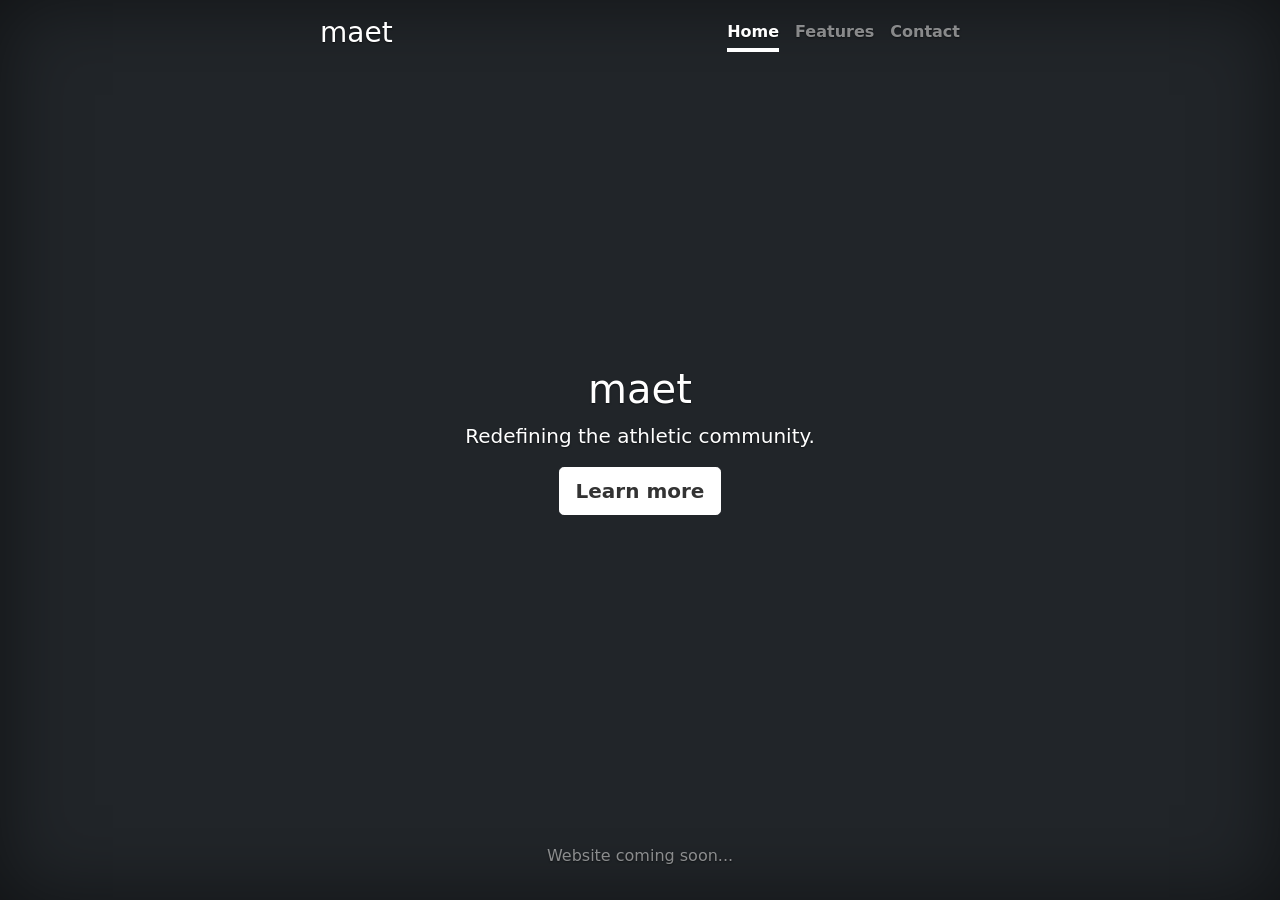
==== index.html @ 8f3b736d "Changed background" ====
<!doctype html>
<html lang="en" class="h-100">
  <head>
    <meta charset="utf-8">
    <meta name="viewport" content="width=device-width, initial-scale=1">
    <meta name="description" content="">
    <meta name="author" content="Mark Otto, Jacob Thornton, and Bootstrap contributors">
    <meta name="generator" content="Hugo 0.88.1">
    <title>maet</title>

    <link rel="canonical" href="https://getbootstrap.com/docs/5.1/examples/cover/">

    

    <!-- Bootstrap core CSS -->
    <link href="bootstrap.min.css" rel="stylesheet">

    <style>
      .bd-placeholder-img {
        font-size: 1.125rem;
        text-anchor: middle;
        -webkit-user-select: none;
        -moz-user-select: none;
        user-select: none;
      }

      @media (min-width: 768px) {
        .bd-placeholder-img-lg {
          font-size: 3.5rem;
        }
      }
    </style>

    
    <!-- Custom styles for this template -->
    <link href="cover.css" rel="stylesheet">
    <link href="background.css" rel="stylesheet">
  </head>
  <body class="d-flex h-100 text-center text-white bg-dark">
      
    <div class="cover-container d-flex w-100 h-100 p-3 mx-auto flex-column">
      <header class="mb-auto">
        <div>
          <h3 class="float-md-start mb-0">maet</h3>
          <nav class="nav nav-masthead justify-content-center float-md-end">
            <a class="nav-link active" aria-current="page" href="#">Home</a>
            <a class="nav-link" href="#">Features</a>
            <a class="nav-link" href="#">Contact</a>
          </nav>
        </div>
      </header>

      <main class="px-3">
        <h1>maet</h1>
        <p class="lead">Redefining the athletic community.</p>
        <p class="lead">
          <a href="#" class="btn btn-lg btn-secondary fw-bold border-white bg-white">Learn more</a>
        </p>
      </main>
      <footer class="mt-auto text-white-50">
        <p>Website coming soon...</p>
      </footer>
    </div>  
  </body>
  <div class="area" >
    <ul class="circles">
            <li></li>
            <li></li>
            <li></li>
            <li></li>
            <li></li>
            <li></li>
            <li></li>
            <li></li>
            <li></li>
            <li></li>
    </ul>
  </div >
</html>
---- cover.css ----
/*
 * Globals
 */


/* Custom default button */
.btn-secondary,
.btn-secondary:hover,
.btn-secondary:focus {
  color: #333;
  text-shadow: none; /* Prevent inheritance from `body` */
}


/*
 * Base structure
 */

body {
  text-shadow: 0 .05rem .1rem rgba(0, 0, 0, .5);
  box-shadow: inset 0 0 5rem rgba(0, 0, 0, .5);
}

.cover-container {
  max-width: 42em;
}


/*
 * Header
 */

.nav-masthead .nav-link {
  padding: .25rem 0;
  font-weight: 700;
  color: rgba(255, 255, 255, .5);
  background-color: transparent;
  border-bottom: .25rem solid transparent;
}

.nav-masthead .nav-link:hover,
.nav-masthead .nav-link:focus {
  border-bottom-color: rgba(255, 255, 255, .25);
}

.nav-masthead .nav-link + .nav-link {
  margin-left: 1rem;
}

.nav-masthead .active {
  color: #fff;
  border-bottom-color: #fff;
}
---- background.css ----
.area{
    background: #4e54c8;  
    background: -webkit-linear-gradient(to left, #8f94fb, #4e54c8);  
    /* width: 100vw;
    height:100vh; */
}

.circles{
    position: absolute;
    top: 0;
    left: 0;
    width: 100%;
    height: 100%;
    overflow: hidden;
}

.circles li{
    position: absolute;
    display: block;
    list-style: none;
    width: 20px;
    height: 20px;
    background: rgba(255, 255, 255, 0.2);
    animation: animate 25s linear infinite;
    bottom: -150px;
    
}

.circles li:nth-child(1){
    left: 25%;
    width: 80px;
    height: 80px;
    animation-delay: 0s;
}


.circles li:nth-child(2){
    left: 10%;
    width: 20px;
    height: 20px;
    animation-delay: 2s;
    animation-duration: 12s;
}

.circles li:nth-child(3){
    left: 70%;
    width: 20px;
    height: 20px;
    animation-delay: 4s;
}

.circles li:nth-child(4){
    left: 40%;
    width: 60px;
    height: 60px;
    animation-delay: 0s;
    animation-duration: 18s;
}

.circles li:nth-child(5){
    left: 65%;
    width: 20px;
    height: 20px;
    animation-delay: 0s;
}

.circles li:nth-child(6){
    left: 75%;
    width: 110px;
    height: 110px;
    animation-delay: 3s;
}

.circles li:nth-child(7){
    left: 35%;
    width: 150px;
    height: 150px;
    animation-delay: 7s;
}

.circles li:nth-child(8){
    left: 50%;
    width: 25px;
    height: 25px;
    animation-delay: 15s;
    animation-duration: 45s;
}

.circles li:nth-child(9){
    left: 20%;
    width: 15px;
    height: 15px;
    animation-delay: 2s;
    animation-duration: 35s;
}

.circles li:nth-child(10){
    left: 85%;
    width: 150px;
    height: 150px;
    animation-delay: 0s;
    animation-duration: 11s;
}



@keyframes animate {

    0%{
        transform: translateY(0) rotate(0deg);
        opacity: 1;
        border-radius: 0;
    }

    100%{
        transform: translateY(-1000px) rotate(720deg);
        opacity: 0;
        border-radius: 50%;
    }

}
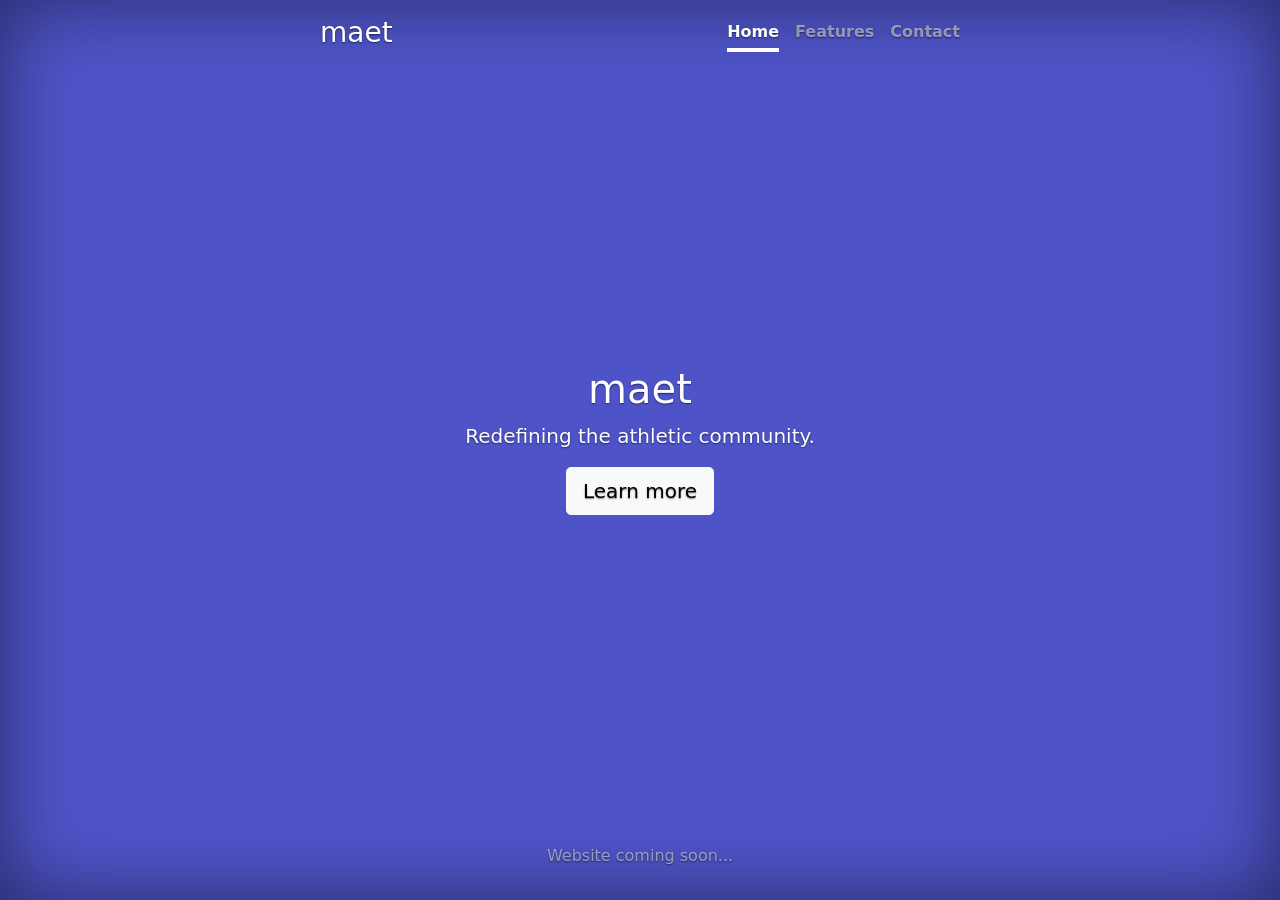
==== commit de267b30: "Reorganized and stylistic changes" ====
--- a/index.html
+++ b/index.html
@@ -9,11 +9,6 @@
     <title>maet</title>
 
     <link rel="canonical" href="https://getbootstrap.com/docs/5.1/examples/cover/">
-
-    
-
-    <!-- Bootstrap core CSS -->
-    <link href="bootstrap.min.css" rel="stylesheet">
 
     <style>
       .bd-placeholder-img {
@@ -33,10 +28,14 @@
 
     
     <!-- Custom styles for this template -->
-    <link href="cover.css" rel="stylesheet">
-    <link href="background.css" rel="stylesheet">
+    <link href="css/cover.css" rel="stylesheet">
+    <link href="css/background.css" rel="stylesheet">
+    <link href="css/custom.css" rel="stylesheet">
+    <!-- Bootstrap core CSS -->
+    <link href="css/bootstrap.min.css" rel="stylesheet">
+
   </head>
-  <body class="d-flex h-100 text-center text-white bg-dark">
+  <body class="d-flex h-100 text-center text-white main">
       
     <div class="cover-container d-flex w-100 h-100 p-3 mx-auto flex-column">
       <header class="mb-auto">
@@ -54,7 +53,7 @@
         <h1>maet</h1>
         <p class="lead">Redefining the athletic community.</p>
         <p class="lead">
-          <a href="#" class="btn btn-lg btn-secondary fw-bold border-white bg-white">Learn more</a>
+          <a href="#" class="btn btn-lg btn-light">Learn more</a>
         </p>
       </main>
       <footer class="mt-auto text-white-50">
--- a/css/cover.css
+++ b/css/cover.css
@@ -0,0 +1,53 @@
+/*
+ * Globals
+ */
+
+
+/* Custom default button */
+.btn-secondary,
+.btn-secondary:hover,
+.btn-secondary:focus {
+  color: #333;
+  text-shadow: none; /* Prevent inheritance from `body` */
+}
+
+
+/*
+ * Base structure
+ */
+
+body {
+  text-shadow: 0 .05rem .1rem rgba(0, 0, 0, .5);
+  box-shadow: inset 0 0 5rem rgba(0, 0, 0, .5);
+}
+
+.cover-container {
+  max-width: 42em;
+}
+
+
+/*
+ * Header
+ */
+
+.nav-masthead .nav-link {
+  padding: .25rem 0;
+  font-weight: 700;
+  color: rgba(255, 255, 255, .5);
+  background-color: transparent;
+  border-bottom: .25rem solid transparent;
+}
+
+.nav-masthead .nav-link:hover,
+.nav-masthead .nav-link:focus {
+  border-bottom-color: rgba(255, 255, 255, .25);
+}
+
+.nav-masthead .nav-link + .nav-link {
+  margin-left: 1rem;
+}
+
+.nav-masthead .active {
+  color: #fff;
+  border-bottom-color: #fff;
+}
--- a/css/background.css
+++ b/css/background.css
@@ -0,0 +1,123 @@
+
+.area{
+    background: #4e54c8;  
+    background: -webkit-linear-gradient(to left, #8f94fb, #4e54c8);
+    z-index: -100;
+    /* width: 100vw;
+    height:100vh; */
+}
+
+.circles{
+    position: absolute;
+    top: 0;
+    left: 0;
+    width: 100%;
+    height: 100%;
+    overflow: hidden;
+}
+
+.circles li{
+    position: absolute;
+    display: block;
+    list-style: none;
+    width: 20px;
+    height: 20px;
+    background: rgba(255, 255, 255, 0.2);
+    animation: animate 25s linear infinite;
+    bottom: -150px;
+    
+}
+
+.circles li:nth-child(1){
+    left: 25%;
+    width: 80px;
+    height: 80px;
+    animation-delay: 0s;
+}
+
+
+.circles li:nth-child(2){
+    left: 10%;
+    width: 20px;
+    height: 20px;
+    animation-delay: 2s;
+    animation-duration: 12s;
+}
+
+.circles li:nth-child(3){
+    left: 70%;
+    width: 20px;
+    height: 20px;
+    animation-delay: 4s;
+}
+
+.circles li:nth-child(4){
+    left: 40%;
+    width: 60px;
+    height: 60px;
+    animation-delay: 0s;
+    animation-duration: 18s;
+}
+
+.circles li:nth-child(5){
+    left: 65%;
+    width: 20px;
+    height: 20px;
+    animation-delay: 0s;
+}
+
+.circles li:nth-child(6){
+    left: 75%;
+    width: 110px;
+    height: 110px;
+    animation-delay: 3s;
+}
+
+.circles li:nth-child(7){
+    left: 35%;
+    width: 150px;
+    height: 150px;
+    animation-delay: 7s;
+}
+
+.circles li:nth-child(8){
+    left: 50%;
+    width: 25px;
+    height: 25px;
+    animation-delay: 15s;
+    animation-duration: 45s;
+}
+
+.circles li:nth-child(9){
+    left: 20%;
+    width: 15px;
+    height: 15px;
+    animation-delay: 2s;
+    animation-duration: 35s;
+}
+
+.circles li:nth-child(10){
+    left: 85%;
+    width: 150px;
+    height: 150px;
+    animation-delay: 0s;
+    animation-duration: 11s;
+}
+
+
+
+@keyframes animate {
+
+    0%{
+        transform: translateY(0) rotate(0deg);
+        opacity: 1;
+        border-radius: 0;
+    }
+
+    100%{
+        transform: translateY(-1000px) rotate(720deg);
+        opacity: 0;
+        border-radius: 50%;
+    }
+
+}
--- a/css/custom.css
+++ b/css/custom.css
@@ -0,0 +1,5 @@
+
+.main {
+    background: #4e54c8;  
+    background: -webkit-linear-gradient(to left, #8f94fb, #4e54c8); 
+}
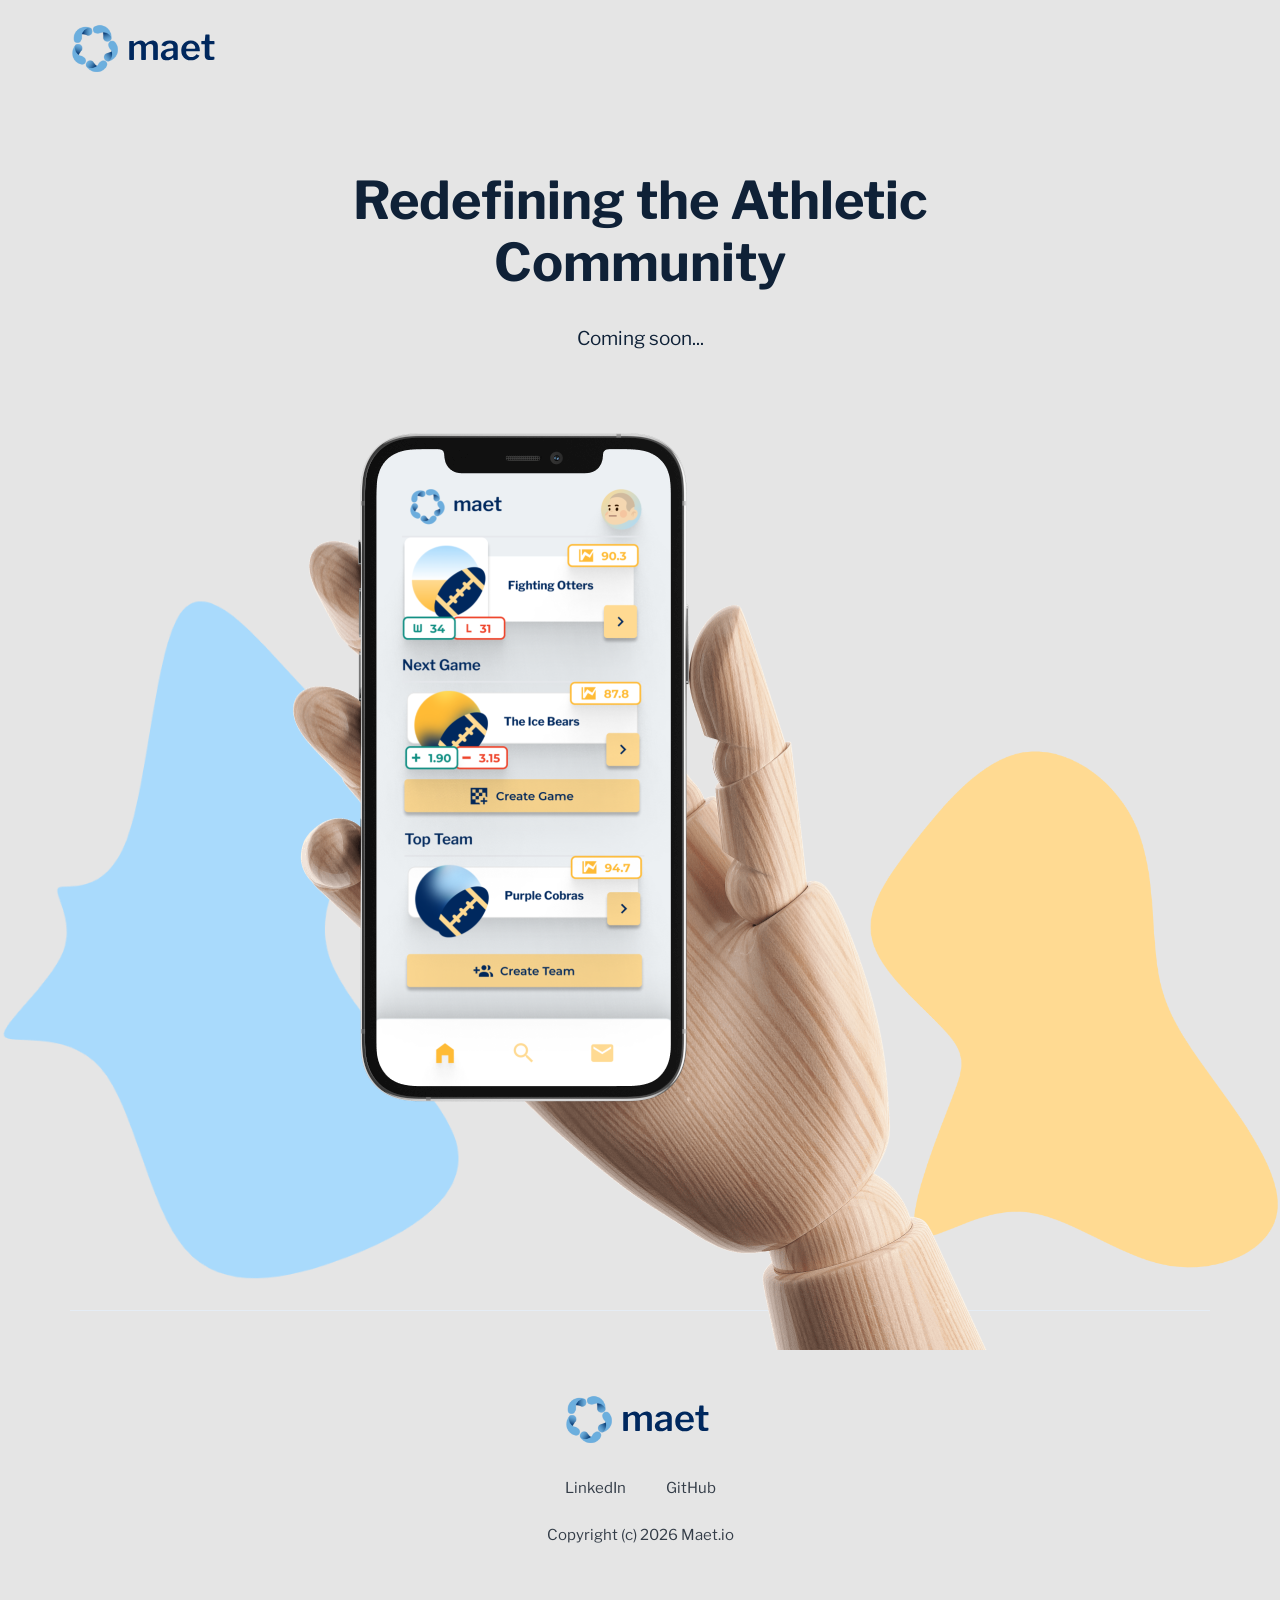
==== commit d8535ff2: "Deploying to gh-pages from @ maetio/maetSite@da6e643eaca7539c032777409ebf301e42531ab5 🚀" ====
--- a/index.html
+++ b/index.html
@@ -1,78 +1 @@
-<!doctype html>
-<html lang="en" class="h-100">
-  <head>
-    <meta charset="utf-8">
-    <meta name="viewport" content="width=device-width, initial-scale=1">
-    <meta name="description" content="">
-    <meta name="author" content="Mark Otto, Jacob Thornton, and Bootstrap contributors">
-    <meta name="generator" content="Hugo 0.88.1">
-    <title>maet</title>
-
-    <link rel="canonical" href="https://getbootstrap.com/docs/5.1/examples/cover/">
-
-    <style>
-      .bd-placeholder-img {
-        font-size: 1.125rem;
-        text-anchor: middle;
-        -webkit-user-select: none;
-        -moz-user-select: none;
-        user-select: none;
-      }
-
-      @media (min-width: 768px) {
-        .bd-placeholder-img-lg {
-          font-size: 3.5rem;
-        }
-      }
-    </style>
-
-    
-    <!-- Custom styles for this template -->
-    <link href="css/cover.css" rel="stylesheet">
-    <link href="css/background.css" rel="stylesheet">
-    <link href="css/custom.css" rel="stylesheet">
-    <!-- Bootstrap core CSS -->
-    <link href="css/bootstrap.min.css" rel="stylesheet">
-
-  </head>
-  <body class="d-flex h-100 text-center text-white main">
-      
-    <div class="cover-container d-flex w-100 h-100 p-3 mx-auto flex-column">
-      <header class="mb-auto">
-        <div>
-          <h3 class="float-md-start mb-0">maet</h3>
-          <nav class="nav nav-masthead justify-content-center float-md-end">
-            <a class="nav-link active" aria-current="page" href="#">Home</a>
-            <a class="nav-link" href="#">Features</a>
-            <a class="nav-link" href="#">Contact</a>
-          </nav>
-        </div>
-      </header>
-
-      <main class="px-3">
-        <h1>maet</h1>
-        <p class="lead">Redefining the athletic community.</p>
-        <p class="lead">
-          <a href="#" class="btn btn-lg btn-light">Learn more</a>
-        </p>
-      </main>
-      <footer class="mt-auto text-white-50">
-        <p>Website coming soon...</p>
-      </footer>
-    </div>  
-  </body>
-  <div class="area" >
-    <ul class="circles">
-            <li></li>
-            <li></li>
-            <li></li>
-            <li></li>
-            <li></li>
-            <li></li>
-            <li></li>
-            <li></li>
-            <li></li>
-            <li></li>
-    </ul>
-  </div >
-</html>
+<!DOCTYPE html><html lang="en-US"><head><link href="https://fonts.googleapis.com/css2?family=Libre+Franklin&amp;display=swap" rel="stylesheet"/><meta name="viewport" content="width=device-width"/><meta charSet="utf-8"/><title>Maet.io</title><meta name="description" content="Maet.io - Redefining the Athletic Community"/><meta content="website"/><meta name="twitter:card" content="summary"/><meta name="twitter:creator" content="Maet.io"/><meta name="twitter:title" content="Maet.io"/><meta name="twitter:description" content="Maet.io - Redefining the Athletic Community"/><meta name="next-head-count" content="9"/><link rel="preload" href="/_next/static/css/55512db2e1d8ce2f03c1.css" as="style"/><link rel="stylesheet" href="/_next/static/css/55512db2e1d8ce2f03c1.css" data-n-g=""/><noscript data-n-css="true"></noscript><link rel="preload" href="/_next/static/chunks/main-2622e97b8755588efe34.js" as="script"/><link rel="preload" href="/_next/static/chunks/webpack-e067438c4cf4ef2ef178.js" as="script"/><link rel="preload" href="/_next/static/chunks/framework.d6f4b26821e9a500fc3a.js" as="script"/><link rel="preload" href="/_next/static/chunks/commons.2bcb8ae19546421efbb4.js" as="script"/><link rel="preload" href="/_next/static/chunks/pages/_app-f2648db2020b00974b19.js" as="script"/><link rel="preload" href="/_next/static/chunks/1bfc9850.ecb9f7791fabaa653b1c.js" as="script"/><link rel="preload" href="/_next/static/chunks/95b64a6e.ccf83eed25f234144cb4.js" as="script"/><link rel="preload" href="/_next/static/chunks/pages/index-16e2d1b2878738f089de.js" as="script"/></head><body><div id="__next"><style data-emotion-css="drz7vp">body{--theme-ui-colors-text:var(--theme-ui-colors-text,#343D48);--theme-ui-colors-text_secondary:var(--theme-ui-colors-text_secondary,#02073E);--theme-ui-colors-heading:var(--theme-ui-colors-heading,#0F2137);--theme-ui-colors-heading_secondary:var(--theme-ui-colors-heading_secondary,#0F2137);--theme-ui-colors-background:var(--theme-ui-colors-background,#E5E5E5);--theme-ui-colors-background_secondary:var(--theme-ui-colors-background_secondary,#E5E5E5);--theme-ui-colors-border_color:var(--theme-ui-colors-border_color,#E5ECF4);--theme-ui-colors-yellow:var(--theme-ui-colors-yellow,#FFA740);--theme-ui-colors-primary:var(--theme-ui-colors-primary,#EA3A60);--theme-ui-colors-secondary:var(--theme-ui-colors-secondary,#2563FF);--theme-ui-colors-muted:var(--theme-ui-colors-muted,#E4E4E4);--theme-ui-colors-accent:var(--theme-ui-colors-accent,#609);color:var(--theme-ui-colors-text,#343D48);background-color:var(--theme-ui-colors-background,#E5E5E5);}body.theme-ui-dark{--theme-ui-colors-text:var(--theme-ui-colors-modes-dark-text,#fff);--theme-ui-colors-background:var(--theme-ui-colors-modes-dark-background,#000);--theme-ui-colors-primary:var(--theme-ui-colors-modes-dark-primary,#0cf);--theme-ui-colors-secondary:var(--theme-ui-colors-modes-dark-secondary,#09c);--theme-ui-colors-muted:var(--theme-ui-colors-modes-dark-muted,#111);}</style><style data-emotion-css="nr2252">*{box-sizing:border-box;}body{margin:0;font-family:'Libre Franklin',sans-serif;line-height:1.8;font-weight:normal;font-smoothing:antialiased;}body .modal-video-close-btn{cursor:pointer;}body .modal-video-movie-wrap{margin:30px;width:auto;}</style><div class="sticky-outer-wrapper"><div class="sticky-inner-wrapper" style="position:relative;top:0px;z-index:1001"><style data-emotion-css="4xn7xr animation-1qgufe0">.css-4xn7xr{color:var(--theme-ui-colors-text,#343D48);font-weight:normal;padding-top:20px;padding-bottom:20px;width:100%;position:absolute;top:0;left:0;background-color:transparent;-webkit-transition:all 0.4s ease;transition:all 0.4s ease;-webkit-animation:animation-1qgufe0 0.4s ease;animation:animation-1qgufe0 0.4s ease;}.css-4xn7xr .donate__btn{-webkit-flex-shrink:0;-ms-flex-negative:0;flex-shrink:0;margin-right:15px;margin-left:auto;}@media screen and (min-width:480px){.css-4xn7xr .donate__btn{margin-right:20px;}}@media screen and (min-width:1024px){.css-4xn7xr .donate__btn{margin-right:0;margin-left:0;}}.css-4xn7xr.sticky{position:fixed;background-color:var(--theme-ui-colors-background,#E5E5E5);color:#000000;box-shadow:0 1px 2px rgba(0,0,0,0.06);padding-top:15px;padding-bottom:15px;}.css-4xn7xr.sticky nev > a{color:var(--theme-ui-colors-text,#343D48);}@-webkit-keyframes animation-1qgufe0{from{position:fixed;opacity:1;}to{position:absolute;opacity:1;-webkit-transition:all 0.4s ease;transition:all 0.4s ease;}}@keyframes animation-1qgufe0{from{position:fixed;opacity:1;}to{position:absolute;opacity:1;-webkit-transition:all 0.4s ease;transition:all 0.4s ease;}}</style><header class="unSticky css-4xn7xr" id="header"><style data-emotion-css="1lekzkb">.css-1lekzkb{display:-webkit-box;display:-webkit-flex;display:-ms-flexbox;display:flex;-webkit-align-items:center;-webkit-box-align:center;-ms-flex-align:center;align-items:center;-webkit-box-pack:justify;-webkit-justify-content:space-between;-ms-flex-pack:justify;justify-content:space-between;}</style><style data-emotion-css="12snug5">.css-12snug5{box-sizing:border-box;margin:0;min-width:0;width:100%;max-width:container;margin-left:auto;margin-right:auto;max-width:100%;padding-left:20px;padding-right:20px;display:-webkit-box;display:-webkit-flex;display:-ms-flexbox;display:flex;-webkit-align-items:center;-webkit-box-align:center;-ms-flex-align:center;align-items:center;-webkit-box-pack:justify;-webkit-justify-content:space-between;-ms-flex-pack:justify;justify-content:space-between;}@media screen and (min-width:480px){.css-12snug5{padding-left:30px;padding-right:30px;}}@media screen and (min-width:768px){.css-12snug5{max-width:780px;}}@media screen and (min-width:1024px){.css-12snug5{max-width:1020px;}}@media screen and (min-width:1220px){.css-12snug5{max-width:1200px;}}@media screen and (min-width:1620px){.css-12snug5{max-width:1310px;}}</style><div class="css-12snug5"><style data-emotion-css="16gvokb">.css-16gvokb{display:-webkit-box;display:-webkit-flex;display:-ms-flexbox;display:flex;cursor:pointer;margin-right:15px;}</style><style data-emotion-css="9dkrxi">.css-9dkrxi{box-sizing:border-box;margin:0;min-width:0;display:-webkit-box;display:-webkit-flex;display:-ms-flexbox;display:flex;cursor:pointer;margin-right:15px;}</style><a class="css-9dkrxi" href="/"><style data-emotion-css="9taffg">.css-9taffg{box-sizing:border-box;margin:0;min-width:0;max-width:100%;height:auto;}</style><img src="/_next/static/images/logo-a6bf80ffd64ef56ca2c9fc6aa6b3b4eb.svg" alt="startup landing logo" class="css-9taffg"/></a></div></header></div></div><main id="content" class="css-0"><style data-emotion-css="renf0o">.css-renf0o{padding-top:140px;padding-bottom:10px;position:relative;z-index:2;}@media screen and (min-width:480px){.css-renf0o{padding-top:145px;}}@media screen and (min-width:640px){.css-renf0o{padding-top:155px;padding-bottom:0;}}@media screen and (min-width:768px){.css-renf0o{padding-top:170px;}}@media screen and (min-width:1024px){.css-renf0o{padding-bottom:10px;}}@media screen and (min-width:1220px){.css-renf0o{padding-bottom:0;}}@media screen and (min-width:1366px){.css-renf0o{padding-top:180px;}}@media screen and (min-width:1620px){.css-renf0o{padding-top:215px;padding-bottom:25px;}}.css-renf0o::before{position:absolute;content:"";bottom:30px;left:0;height:100%;width:100%;z-index:-1;background-image:url(/_next/static/images/shape-left-f4f1379060736bcbaf582f4854b2df43.png);background-repeat:no-repeat;background-position:bottom left;background-size:36%;}.css-renf0o::after{position:absolute;content:"";bottom:40px;right:0;height:100%;width:100%;z-index:-1;background-image:url(/_next/static/images/shape-right-c15972c5fd93c0e76958b7a473a8c3fe.png);background-repeat:no-repeat;background-position:bottom right;background-size:32%;}.css-renf0o container{min-height:inherit;display:-webkit-box;display:-webkit-flex;display:-ms-flexbox;display:flex;-webkit-flex-direction:column;-ms-flex-direction:column;flex-direction:column;-webkit-box-pack:center;-webkit-justify-content:center;-ms-flex-pack:center;justify-content:center;}.css-renf0o contentBox{width:100%;margin-left:auto;margin-right:auto;text-align:center;margin-bottom:40px;}@media screen and (min-width:480px){.css-renf0o contentBox{width:90%;}}@media screen and (min-width:640px){.css-renf0o contentBox{width:535px;}}@media screen and (min-width:1024px){.css-renf0o contentBox{width:57%;}}@media screen and (min-width:1220px){.css-renf0o contentBox{width:60%;margin-bottom:50px;}}@media screen and (min-width:1366px){.css-renf0o contentBox{width:68%;}}@media screen and (min-width:1620px){.css-renf0o contentBox{width:60%;}}.css-renf0o imageBox{-webkit-box-pack:center;-webkit-justify-content:center;-ms-flex-pack:center;justify-content:center;text-align:center;display:-webkit-inline-box;display:-webkit-inline-flex;display:-ms-inline-flexbox;display:inline-flex;margin-bottom:0;}@media screen and (min-width:640px){.css-renf0o imageBox{margin-bottom:-30px;}}@media screen and (min-width:1220px){.css-renf0o imageBox{margin-bottom:-40px;}}@media screen and (min-width:1620px){.css-renf0o imageBox{margin-bottom:-15px;}}.css-renf0o imageBox img{position:relative;height:245px;}@media screen and (min-width:480px){.css-renf0o imageBox img{height:auto;}}</style><section id="home" class="css-renf0o"><style data-emotion-css="wc3rln">.css-wc3rln{min-height:inherit;display:-webkit-box;display:-webkit-flex;display:-ms-flexbox;display:flex;-webkit-flex-direction:column;-ms-flex-direction:column;flex-direction:column;-webkit-box-pack:center;-webkit-justify-content:center;-ms-flex-pack:center;justify-content:center;}</style><style data-emotion-css="1qs26uu">.css-1qs26uu{box-sizing:border-box;margin:0;min-width:0;width:100%;max-width:container;margin-left:auto;margin-right:auto;max-width:100%;padding-left:20px;padding-right:20px;min-height:inherit;display:-webkit-box;display:-webkit-flex;display:-ms-flexbox;display:flex;-webkit-flex-direction:column;-ms-flex-direction:column;flex-direction:column;-webkit-box-pack:center;-webkit-justify-content:center;-ms-flex-pack:center;justify-content:center;}@media screen and (min-width:480px){.css-1qs26uu{padding-left:30px;padding-right:30px;}}@media screen and (min-width:768px){.css-1qs26uu{max-width:780px;}}@media screen and (min-width:1024px){.css-1qs26uu{max-width:1020px;}}@media screen and (min-width:1220px){.css-1qs26uu{max-width:1200px;}}@media screen and (min-width:1620px){.css-1qs26uu{max-width:1310px;}}</style><div class="css-1qs26uu"><style data-emotion-css="kcenmj">.css-kcenmj{width:100%;margin-left:auto;margin-right:auto;text-align:center;margin-bottom:40px;}@media screen and (min-width:480px){.css-kcenmj{width:90%;}}@media screen and (min-width:640px){.css-kcenmj{width:535px;}}@media screen and (min-width:1024px){.css-kcenmj{width:57%;}}@media screen and (min-width:1220px){.css-kcenmj{width:60%;margin-bottom:50px;}}@media screen and (min-width:1366px){.css-kcenmj{width:68%;}}@media screen and (min-width:1620px){.css-kcenmj{width:60%;}}</style><style data-emotion-css="dmv9lg">.css-dmv9lg{box-sizing:border-box;margin:0;min-width:0;width:100%;margin-left:auto;margin-right:auto;text-align:center;margin-bottom:40px;}@media screen and (min-width:480px){.css-dmv9lg{width:90%;}}@media screen and (min-width:640px){.css-dmv9lg{width:535px;}}@media screen and (min-width:1024px){.css-dmv9lg{width:57%;}}@media screen and (min-width:1220px){.css-dmv9lg{width:60%;margin-bottom:50px;}}@media screen and (min-width:1366px){.css-dmv9lg{width:68%;}}@media screen and (min-width:1620px){.css-dmv9lg{width:60%;}}</style><div class="css-dmv9lg"><style data-emotion-css="fr7aiy">.css-fr7aiy{box-sizing:border-box;margin:0;min-width:0;font-family:'Libre Franklin',sans-serif;font-weight:500;line-height:1.5;color:var(--theme-ui-colors-heading,#0F2137);font-size:32px;line-height:1.3;font-weight:700;margin-bottom:20px;}@media screen and (min-width:480px){.css-fr7aiy{font-size:36px;}}@media screen and (min-width:640px){.css-fr7aiy{font-size:42px;}}@media screen and (min-width:768px){.css-fr7aiy{font-size:40px;}}@media screen and (min-width:1024px){.css-fr7aiy{font-size:42px;}}@media screen and (min-width:1220px){.css-fr7aiy{font-size:52px;line-height:1.2;margin-bottom:25px;}}@media screen and (min-width:1366px){.css-fr7aiy{font-size:58px;}}@media screen and (min-width:1620px){.css-fr7aiy{font-size:66px;}}</style><h1 class="css-fr7aiy">Redefining the Athletic Community</h1><style data-emotion-css="10z3mwn">.css-10z3mwn{box-sizing:border-box;margin:0;min-width:0;font-size:16px;line-height:1.9;font-weight:normal;margin-bottom:25px;padding-left:0;padding-right:0;color:var(--theme-ui-colors-heading,#0F2137);}@media screen and (min-width:640px){.css-10z3mwn{font-size:17px;padding-left:25px;padding-right:25px;}}@media screen and (min-width:768px){.css-10z3mwn{line-height:2;padding-left:30px;padding-right:30px;}}@media screen and (min-width:1220px){.css-10z3mwn{font-size:19px;padding-left:80px;padding-right:80px;}}@media screen and (min-width:1366px){.css-10z3mwn{font-size:20px;padding-left:100px;padding-right:100px;}}</style><p class="css-10z3mwn">Coming soon...</p></div><style data-emotion-css="1xo5314">.css-1xo5314{-webkit-box-pack:center;-webkit-justify-content:center;-ms-flex-pack:center;justify-content:center;text-align:center;display:-webkit-inline-box;display:-webkit-inline-flex;display:-ms-inline-flexbox;display:inline-flex;margin-bottom:0;}@media screen and (min-width:640px){.css-1xo5314{margin-bottom:-30px;}}@media screen and (min-width:1220px){.css-1xo5314{margin-bottom:-40px;}}@media screen and (min-width:1620px){.css-1xo5314{margin-bottom:-15px;}}.css-1xo5314 img{position:relative;height:245px;}@media screen and (min-width:480px){.css-1xo5314 img{height:auto;}}</style><style data-emotion-css="vleafm">.css-vleafm{box-sizing:border-box;margin:0;min-width:0;-webkit-box-pack:center;-webkit-justify-content:center;-ms-flex-pack:center;justify-content:center;text-align:center;display:-webkit-inline-box;display:-webkit-inline-flex;display:-ms-inline-flexbox;display:inline-flex;margin-bottom:0;}@media screen and (min-width:640px){.css-vleafm{margin-bottom:-30px;}}@media screen and (min-width:1220px){.css-vleafm{margin-bottom:-40px;}}@media screen and (min-width:1620px){.css-vleafm{margin-bottom:-15px;}}.css-vleafm img{position:relative;height:245px;}@media screen and (min-width:480px){.css-vleafm img{height:auto;}}</style><div class="css-vleafm"><style data-emotion-css="9taffg">.css-9taffg{box-sizing:border-box;margin:0;min-width:0;max-width:100%;height:auto;}</style><img src="/_next/static/images/banner-thumb-bd862fb0422537ed9cea939fb9d80fd5.png" alt="banner" class="css-9taffg"/></div></div></section></main><style data-emotion-css="1g3eltk">.css-1g3eltk footerBottomArea{border-top:1px solid;border-top-color:var(--theme-ui-colors-border_color,#E5ECF4);display:-webkit-box;display:-webkit-flex;display:-ms-flexbox;display:flex;padding-top:50px;padding-bottom:40px;text-align:center;-webkit-flex-direction:column;-ms-flex-direction:column;flex-direction:column;}@media screen and (min-width:640px){.css-1g3eltk footerBottomArea{padding-top:80px;padding-bottom:100px;}}.css-1g3eltk menus{margin-top:15px;margin-bottom:10px;}@media screen and (min-width:480px){.css-1g3eltk menus{margin-top:20px;}}.css-1g3eltk menus nav{display:-webkit-box;display:-webkit-flex;display:-ms-flexbox;display:flex;-webkit-align-items:center;-webkit-box-align:center;-ms-flex-align:center;align-items:center;-webkit-box-pack:center;-webkit-justify-content:center;-ms-flex-pack:center;justify-content:center;-webkit-flex-wrap:wrap;-ms-flex-wrap:wrap;flex-wrap:wrap;}.css-1g3eltk link{font-size:15px;color:var(--theme-ui-colors-text,#343D48);font-weight:400;margin-bottom:10px;cursor:pointer;-webkit-transition:all 0.35s;transition:all 0.35s;display:block;-webkit-text-decoration:none;text-decoration:none;line-height:1.5;padding-left:10px;padding-right:10px;}@media screen and (min-width:480px){.css-1g3eltk link{font-size:15px;}}@media screen and (min-width:640px){.css-1g3eltk link{line-height:1.8;padding-left:20px;padding-right:20px;}}.css-1g3eltk link:hover{color:var(--theme-ui-colors-primary,#EA3A60);}.css-1g3eltk copyright{font-size:15px;width:100%;}@media screen and (min-width:480px){.css-1g3eltk copyright{font-size:15px;}}</style><footer class="css-1g3eltk"><style data-emotion-css="1yxrvuu">.css-1yxrvuu{box-sizing:border-box;margin:0;min-width:0;width:100%;max-width:container;margin-left:auto;margin-right:auto;max-width:100%;padding-left:20px;padding-right:20px;}@media screen and (min-width:480px){.css-1yxrvuu{padding-left:30px;padding-right:30px;}}@media screen and (min-width:768px){.css-1yxrvuu{max-width:780px;}}@media screen and (min-width:1024px){.css-1yxrvuu{max-width:1020px;}}@media screen and (min-width:1220px){.css-1yxrvuu{max-width:1200px;}}@media screen and (min-width:1620px){.css-1yxrvuu{max-width:1310px;}}</style><div class="css-1yxrvuu"><style data-emotion-css="jxfned">.css-jxfned{border-top:1px solid;border-top-color:var(--theme-ui-colors-border_color,#E5ECF4);display:-webkit-box;display:-webkit-flex;display:-ms-flexbox;display:flex;padding-top:50px;padding-bottom:40px;text-align:center;-webkit-flex-direction:column;-ms-flex-direction:column;flex-direction:column;}@media screen and (min-width:640px){.css-jxfned{padding-top:80px;padding-bottom:100px;}}</style><style data-emotion-css="lt2p78">.css-lt2p78{box-sizing:border-box;margin:0;min-width:0;border-top:1px solid;border-top-color:var(--theme-ui-colors-border_color,#E5ECF4);display:-webkit-box;display:-webkit-flex;display:-ms-flexbox;display:flex;padding-top:50px;padding-bottom:40px;text-align:center;-webkit-flex-direction:column;-ms-flex-direction:column;flex-direction:column;}@media screen and (min-width:640px){.css-lt2p78{padding-top:80px;padding-bottom:100px;}}</style><div class="css-lt2p78"><style data-emotion-css="vurnku">.css-vurnku{box-sizing:border-box;margin:0;min-width:0;}</style><a href="/" class="css-vurnku"><style data-emotion-css="9taffg">.css-9taffg{box-sizing:border-box;margin:0;min-width:0;max-width:100%;height:auto;}</style><img src="/_next/static/images/logo-a6bf80ffd64ef56ca2c9fc6aa6b3b4eb.svg" alt="Logo" class="css-9taffg"/></a><style data-emotion-css="xfgbou">.css-xfgbou{margin-top:15px;margin-bottom:10px;}@media screen and (min-width:480px){.css-xfgbou{margin-top:20px;}}.css-xfgbou nav{display:-webkit-box;display:-webkit-flex;display:-ms-flexbox;display:flex;-webkit-align-items:center;-webkit-box-align:center;-ms-flex-align:center;align-items:center;-webkit-box-pack:center;-webkit-justify-content:center;-ms-flex-pack:center;justify-content:center;-webkit-flex-wrap:wrap;-ms-flex-wrap:wrap;flex-wrap:wrap;}</style><style data-emotion-css="tkngp2">.css-tkngp2{box-sizing:border-box;margin:0;min-width:0;margin-top:15px;margin-bottom:10px;}@media screen and (min-width:480px){.css-tkngp2{margin-top:20px;}}.css-tkngp2 nav{display:-webkit-box;display:-webkit-flex;display:-ms-flexbox;display:flex;-webkit-align-items:center;-webkit-box-align:center;-ms-flex-align:center;align-items:center;-webkit-box-pack:center;-webkit-justify-content:center;-ms-flex-pack:center;justify-content:center;-webkit-flex-wrap:wrap;-ms-flex-wrap:wrap;flex-wrap:wrap;}</style><div class="css-tkngp2"><nav><style data-emotion-css="1gtpivo">.css-1gtpivo{font-size:15px;color:var(--theme-ui-colors-text,#343D48);font-weight:400;margin-bottom:10px;cursor:pointer;-webkit-transition:all 0.35s;transition:all 0.35s;display:block;-webkit-text-decoration:none;text-decoration:none;line-height:1.5;padding-left:10px;padding-right:10px;}@media screen and (min-width:480px){.css-1gtpivo{font-size:15px;}}@media screen and (min-width:640px){.css-1gtpivo{line-height:1.8;padding-left:20px;padding-right:20px;}}.css-1gtpivo:hover{color:var(--theme-ui-colors-primary,#EA3A60);}</style><style data-emotion-css="17bhfho">.css-17bhfho{box-sizing:border-box;margin:0;min-width:0;font-size:15px;color:var(--theme-ui-colors-text,#343D48);font-weight:400;margin-bottom:10px;cursor:pointer;-webkit-transition:all 0.35s;transition:all 0.35s;display:block;-webkit-text-decoration:none;text-decoration:none;line-height:1.5;padding-left:10px;padding-right:10px;}@media screen and (min-width:480px){.css-17bhfho{font-size:15px;}}@media screen and (min-width:640px){.css-17bhfho{line-height:1.8;padding-left:20px;padding-right:20px;}}.css-17bhfho:hover{color:var(--theme-ui-colors-primary,#EA3A60);}</style><a class="css-17bhfho" href="https://www.linkedin.com/company/maetio">LinkedIn</a><a class="css-17bhfho" href="https://github.com/maetio">GitHub</a></nav></div><style data-emotion-css="1x8ct91">.css-1x8ct91{font-size:15px;width:100%;}@media screen and (min-width:480px){.css-1x8ct91{font-size:15px;}}</style><style data-emotion-css="lqggpu">.css-lqggpu{box-sizing:border-box;margin:0;min-width:0;font-size:15px;width:100%;}@media screen and (min-width:480px){.css-lqggpu{font-size:15px;}}</style><div class="css-lqggpu">Copyright (c) <!-- -->2022<!-- --> Maet.io</div></div></div></footer></div><script id="__NEXT_DATA__" type="application/json">{"props":{"pageProps":{}},"page":"/","query":{},"buildId":"HmIL_aOhsQMqQ_-UoHyii","runtimeConfig":{},"nextExport":true,"autoExport":true,"isFallback":false}</script><script nomodule="" src="/_next/static/chunks/polyfills-11c8eba6a84e3fddec04.js"></script><script src="/_next/static/chunks/main-2622e97b8755588efe34.js" async=""></script><script src="/_next/static/chunks/webpack-e067438c4cf4ef2ef178.js" async=""></script><script src="/_next/static/chunks/framework.d6f4b26821e9a500fc3a.js" async=""></script><script src="/_next/static/chunks/commons.2bcb8ae19546421efbb4.js" async=""></script><script src="/_next/static/chunks/pages/_app-f2648db2020b00974b19.js" async=""></script><script src="/_next/static/chunks/1bfc9850.ecb9f7791fabaa653b1c.js" async=""></script><script src="/_next/static/chunks/95b64a6e.ccf83eed25f234144cb4.js" async=""></script><script src="/_next/static/chunks/pages/index-16e2d1b2878738f089de.js" async=""></script><script src="/_next/static/HmIL_aOhsQMqQ_-UoHyii/_buildManifest.js" async=""></script><script src="/_next/static/HmIL_aOhsQMqQ_-UoHyii/_ssgManifest.js" async=""></script></body></html>
--- a/_next/static/css/55512db2e1d8ce2f03c1.css
+++ b/_next/static/css/55512db2e1d8ce2f03c1.css
@@ -0,0 +1 @@
+@font-face{font-family:revicons;fallback:fallback;src:url(/_next/static/media/revicons.e8746a624ed098489406e6113d185258.woff) format("woff"),url(/_next/static/media/revicons.57fd05d4ae650374c8deeff7c4aae380.ttf) format("ttf"),url(/_next/static/media/revicons.a77de540a38981833f9e31bd4c365cc6.eot) format("ttf")}.react-multi-carousel-list{-webkit-align-items:center;-moz-box-align:center;align-items:center;overflow:hidden}.react-multi-carousel-list,.react-multi-carousel-track{display:-webkit-flex;display:-moz-box;display:flex;position:relative}.react-multi-carousel-track{list-style:none;padding:0;margin:0;-webkit-flex-direction:row;-moz-box-orient:horizontal;-moz-box-direction:normal;flex-direction:row;-webkit-transform-style:preserve-3d;-moz-transform-style:preserve-3d;transform-style:preserve-3d;-webkit-backface-visibility:hidden;-moz-backface-visibility:hidden;backface-visibility:hidden;will-change:transform,transition}.react-multiple-carousel__arrow{position:absolute;outline:0;-webkit-transition:all .5s;-moz-transition:all .5s;transition:all .5s;border-radius:35px;z-index:1000;border:0;background:rgba(0,0,0,.5);min-width:43px;min-height:43px;opacity:1;cursor:pointer}.react-multiple-carousel__arrow:hover{background:rgba(0,0,0,.8)}.react-multiple-carousel__arrow:before{font-size:20px;color:#fff;display:block;font-family:revicons;text-align:center;z-index:2;position:relative}.react-multiple-carousel__arrow:disabled{cursor:default;background:rgba(0,0,0,.5)}.react-multiple-carousel__arrow--left{left:-webkit-calc(4% + 1px);left:-moz-calc(4% + 1px);left:calc(4% + 1px)}.react-multiple-carousel__arrow--left:before{content:"\e824"}.react-multiple-carousel__arrow--right{right:-webkit-calc(4% + 1px);right:-moz-calc(4% + 1px);right:calc(4% + 1px)}.react-multiple-carousel__arrow--right:before{content:"\e825"}.react-multi-carousel-dot-list{position:absolute;bottom:0;display:-webkit-flex;display:-moz-box;display:flex;left:0;right:0;-webkit-justify-content:center;-moz-box-pack:center;justify-content:center;padding:0;margin:0;list-style:none;text-align:center}.react-multi-carousel-dot button{display:inline-block;width:12px;height:12px;border-radius:50%;opacity:1;box-shadow:none;-webkit-transition:background .5s;-moz-transition:background .5s;transition:background .5s;border:2px solid grey;padding:0;margin:0 6px 0 0;outline:0;cursor:pointer}.react-multi-carousel-dot button:hover:active{background:#080808}.react-multi-carousel-dot--active button{background:#080808}.react-multi-carousel-item{-webkit-transform-style:preserve-3d;-moz-transform-style:preserve-3d;transform-style:preserve-3d;-webkit-backface-visibility:hidden;-moz-backface-visibility:hidden;backface-visibility:hidden}@media (-ms-high-contrast:active),(-ms-high-contrast:none){.react-multi-carousel-item{-webkit-flex-shrink:0!important;flex-shrink:0!important}.react-multi-carousel-track{overflow:visible!important}}@-webkit-keyframes modal-video{0%{opacity:0}to{opacity:1}}@-moz-keyframes modal-video{0%{opacity:0}to{opacity:1}}@keyframes modal-video{0%{opacity:0}to{opacity:1}}@-webkit-keyframes modal-video-inner{0%{-webkit-transform:translateY(100px);transform:translateY(100px)}to{-webkit-transform:translate(0);transform:translate(0)}}@-moz-keyframes modal-video-inner{0%{-moz-transform:translateY(100px);transform:translateY(100px)}to{-moz-transform:translate(0);transform:translate(0)}}@keyframes modal-video-inner{0%{-webkit-transform:translateY(100px);-moz-transform:translateY(100px);transform:translateY(100px)}to{-webkit-transform:translate(0);-moz-transform:translate(0);transform:translate(0)}}.modal-video{position:fixed;top:0;left:0;width:100%;height:100%;background-color:rgba(0,0,0,.5);z-index:1000000;cursor:pointer;opacity:1;-webkit-animation-timing-function:ease-out;-moz-animation-timing-function:ease-out;animation-timing-function:ease-out;-webkit-animation-duration:.3s;-moz-animation-duration:.3s;animation-duration:.3s;-webkit-animation-name:modal-video;-moz-animation-name:modal-video;animation-name:modal-video;-webkit-transition:opacity .3s ease-out;-moz-transition:opacity .3s ease-out;transition:opacity .3s ease-out}.modal-video-effect-exit{opacity:0}.modal-video-effect-exit .modal-video-movie-wrap{-webkit-transform:translateY(100px);-moz-transform:translateY(100px);transform:translateY(100px)}.modal-video-body{max-width:940px;width:100%;height:100%;margin:0 auto;display:table}.modal-video-inner{display:table-cell;vertical-align:middle;width:100%;height:100%}.modal-video-movie-wrap{width:100%;height:0;position:relative;padding-bottom:56.25%;background-color:#333;-webkit-animation-timing-function:ease-out;-moz-animation-timing-function:ease-out;animation-timing-function:ease-out;-webkit-animation-duration:.3s;-moz-animation-duration:.3s;animation-duration:.3s;-webkit-animation-name:modal-video-inner;-moz-animation-name:modal-video-inner;animation-name:modal-video-inner;-webkit-transform:translate(0);-moz-transform:translate(0);transform:translate(0);-webkit-transition:-webkit-transform .3s ease-out;-moz-transition:-moz-transform .3s ease-out;transition:-webkit-transform .3s ease-out;-moz-transition:transform .3s ease-out,-moz-transform .3s ease-out;transition:transform .3s ease-out;transition:transform .3s ease-out,-webkit-transform .3s ease-out,-moz-transform .3s ease-out}.modal-video-movie-wrap iframe{position:absolute;top:0;left:0;width:100%;height:100%}.modal-video-close-btn{position:absolute;z-index:2;top:-35px;right:-35px;display:inline-block;width:35px;height:35px;overflow:hidden;border:none;background:transparent}.modal-video-close-btn:before{-webkit-transform:rotate(45deg);-moz-transform:rotate(45deg);transform:rotate(45deg)}.modal-video-close-btn:after{-webkit-transform:rotate(-45deg);-moz-transform:rotate(-45deg);transform:rotate(-45deg)}.modal-video-close-btn:after,.modal-video-close-btn:before{content:"";position:absolute;height:2px;width:100%;top:50%;left:0;background:#fff;border-radius:5px;margin-top:-6px}.drawer{position:fixed;z-index:9999;-webkit-transition:width 0s ease .3s,height 0s ease .3s,-webkit-transform .3s cubic-bezier(.78,.14,.15,.86);transition:width 0s ease .3s,height 0s ease .3s,-webkit-transform .3s cubic-bezier(.78,.14,.15,.86);-moz-transition:width 0s ease .3s,height 0s ease .3s,transform .3s cubic-bezier(.78,.14,.15,.86),-moz-transform .3s cubic-bezier(.78,.14,.15,.86);transition:width 0s ease .3s,height 0s ease .3s,transform .3s cubic-bezier(.78,.14,.15,.86);transition:width 0s ease .3s,height 0s ease .3s,transform .3s cubic-bezier(.78,.14,.15,.86),-webkit-transform .3s cubic-bezier(.78,.14,.15,.86),-moz-transform .3s cubic-bezier(.78,.14,.15,.86)}.drawer>*{-webkit-transition:opacity .3s cubic-bezier(.78,.14,.15,.86),box-shadow .3s cubic-bezier(.78,.14,.15,.86),-webkit-transform .3s cubic-bezier(.78,.14,.15,.86);transition:opacity .3s cubic-bezier(.78,.14,.15,.86),box-shadow .3s cubic-bezier(.78,.14,.15,.86),-webkit-transform .3s cubic-bezier(.78,.14,.15,.86);-moz-transition:transform .3s cubic-bezier(.78,.14,.15,.86),opacity .3s cubic-bezier(.78,.14,.15,.86),box-shadow .3s cubic-bezier(.78,.14,.15,.86),-moz-transform .3s cubic-bezier(.78,.14,.15,.86);transition:transform .3s cubic-bezier(.78,.14,.15,.86),opacity .3s cubic-bezier(.78,.14,.15,.86),box-shadow .3s cubic-bezier(.78,.14,.15,.86);transition:transform .3s cubic-bezier(.78,.14,.15,.86),opacity .3s cubic-bezier(.78,.14,.15,.86),box-shadow .3s cubic-bezier(.78,.14,.15,.86),-webkit-transform .3s cubic-bezier(.78,.14,.15,.86),-moz-transform .3s cubic-bezier(.78,.14,.15,.86)}.drawer.drawer-open{-webkit-transition:-webkit-transform .3s cubic-bezier(.78,.14,.15,.86);transition:-webkit-transform .3s cubic-bezier(.78,.14,.15,.86);-moz-transition:transform .3s cubic-bezier(.78,.14,.15,.86),-moz-transform .3s cubic-bezier(.78,.14,.15,.86);transition:transform .3s cubic-bezier(.78,.14,.15,.86);transition:transform .3s cubic-bezier(.78,.14,.15,.86),-webkit-transform .3s cubic-bezier(.78,.14,.15,.86),-moz-transform .3s cubic-bezier(.78,.14,.15,.86)}.drawer .drawer-mask{background:#000;opacity:0;width:100%;height:0;position:absolute;top:0;left:0;-webkit-transition:opacity .3s cubic-bezier(.78,.14,.15,.86),height 0s ease .3s;-moz-transition:opacity .3s cubic-bezier(.78,.14,.15,.86),height 0s ease .3s;transition:opacity .3s cubic-bezier(.78,.14,.15,.86),height 0s ease .3s}.drawer-content-wrapper{position:absolute;background:#fff}.drawer-content{overflow:auto;z-index:1;position:relative}.drawer-handle{position:absolute;top:72px;width:41px;height:40px;cursor:pointer;z-index:0;text-align:center;line-height:40px;font-size:16px;display:-webkit-flex;display:-moz-box;display:flex;-webkit-justify-content:center;-moz-box-pack:center;justify-content:center;-webkit-align-items:center;-moz-box-align:center;align-items:center;background:#fff}.drawer-handle-icon{width:14px;height:2px;background:#333;position:relative;-webkit-transition:background .3s cubic-bezier(.78,.14,.15,.86);-moz-transition:background .3s cubic-bezier(.78,.14,.15,.86);transition:background .3s cubic-bezier(.78,.14,.15,.86)}.drawer-handle-icon:after,.drawer-handle-icon:before{content:"";display:block;position:absolute;background:#333;width:100%;height:2px;-webkit-transition:-webkit-transform .3s cubic-bezier(.78,.14,.15,.86);transition:-webkit-transform .3s cubic-bezier(.78,.14,.15,.86);-moz-transition:transform .3s cubic-bezier(.78,.14,.15,.86),-moz-transform .3s cubic-bezier(.78,.14,.15,.86);transition:transform .3s cubic-bezier(.78,.14,.15,.86);transition:transform .3s cubic-bezier(.78,.14,.15,.86),-webkit-transform .3s cubic-bezier(.78,.14,.15,.86),-moz-transform .3s cubic-bezier(.78,.14,.15,.86)}.drawer-handle-icon:before{top:-5px}.drawer-handle-icon:after{top:5px}.drawer-left,.drawer-right{width:0;height:100%}.drawer-left .drawer-content,.drawer-left .drawer-content-wrapper,.drawer-right .drawer-content,.drawer-right .drawer-content-wrapper{height:100%}.drawer-left.drawer-open,.drawer-right.drawer-open{width:100%}.drawer-left.drawer-open.no-mask,.drawer-right.drawer-open.no-mask{width:0}.drawer-left{top:0;left:0}.drawer-left .drawer-handle{right:-40px;border-radius:0 4px 4px 0}.drawer-left .drawer-handle,.drawer-left.drawer-open .drawer-content-wrapper{box-shadow:2px 0 8px rgba(0,0,0,.15)}.drawer-right{top:0;right:0}.drawer-right .drawer-content-wrapper{right:0}.drawer-right .drawer-handle{left:-40px;border-radius:4px 0 0 4px}.drawer-right .drawer-handle,.drawer-right.drawer-open .drawer-content-wrapper{box-shadow:-2px 0 8px rgba(0,0,0,.15)}.drawer-right.drawer-open.no-mask{right:1px;-webkit-transform:translateX(1px);-moz-transform:translateX(1px);transform:translateX(1px)}.drawer-bottom,.drawer-top{width:100%;height:0%}.drawer-bottom .drawer-content,.drawer-bottom .drawer-content-wrapper,.drawer-top .drawer-content,.drawer-top .drawer-content-wrapper{width:100%}.drawer-bottom .drawer-content,.drawer-bottom.drawer-open,.drawer-top .drawer-content,.drawer-top.drawer-open{height:100%}.drawer-bottom.drawer-open.no-mask,.drawer-top.drawer-open.no-mask{height:0%}.drawer-bottom .drawer-handle,.drawer-top .drawer-handle{left:50%;margin-left:-20px}.drawer-top{top:0;left:0}.drawer-top .drawer-handle{top:auto;bottom:-40px;border-radius:0 0 4px 4px}.drawer-top .drawer-handle,.drawer-top.drawer-open .drawer-content-wrapper{box-shadow:0 2px 8px rgba(0,0,0,.15)}.drawer-bottom{bottom:0;left:0}.drawer-bottom .drawer-content-wrapper{bottom:0}.drawer-bottom .drawer-handle{top:-40px;border-radius:4px 4px 0 0}.drawer-bottom .drawer-handle,.drawer-bottom.drawer-open .drawer-content-wrapper{box-shadow:0 -2px 8px rgba(0,0,0,.15)}.drawer-bottom.drawer-open.no-mask{bottom:1px;-webkit-transform:translateY(1px);-moz-transform:translateY(1px);transform:translateY(1px)}.drawer.drawer-open .drawer-mask{opacity:.3;height:100%;-webkit-transition:opacity .3s cubic-bezier(.78,.14,.15,.86);-moz-transition:opacity .3s cubic-bezier(.78,.14,.15,.86);transition:opacity .3s cubic-bezier(.78,.14,.15,.86)}.drawer.drawer-open .drawer-handle-icon{background:transparent}.drawer.drawer-open .drawer-handle-icon:before{-webkit-transform:translateY(5px) rotate(45deg);-moz-transform:translateY(5px) rotate(45deg);transform:translateY(5px) rotate(45deg)}.drawer.drawer-open .drawer-handle-icon:after{-webkit-transform:translateY(-5px) rotate(-45deg);-moz-transform:translateY(-5px) rotate(-45deg);transform:translateY(-5px) rotate(-45deg)}@font-face{font-family:DM Sans;font-style:normal;font-display:swap;font-weight:400;src:local("DM Sans Regular "),local("DM Sans-Regular"),url(/_next/static/media/dm-sans-latin-400.9566aaac2083dccdc16ea3f2f2135e59.woff2) format("woff2"),url(/_next/static/media/dm-sans-latin-400.3b454dabbbc54e81472bb63c19941bbe.woff) format("woff")}@font-face{font-family:DM Sans;font-style:italic;font-display:swap;font-weight:400;src:local("DM Sans Regular italic"),local("DM Sans-Regularitalic"),url(/_next/static/media/dm-sans-latin-400italic.ec0d193561f819682cadde63185f5606.woff2) format("woff2"),url(/_next/static/media/dm-sans-latin-400italic.a8c70447613f107d41ced2f645689c16.woff) format("woff")}@font-face{font-family:DM Sans;font-style:normal;font-display:swap;font-weight:500;src:local("DM Sans Medium "),local("DM Sans-Medium"),url(/_next/static/media/dm-sans-latin-500.b50824fe4ff335be8c64463129658220.woff2) format("woff2"),url(/_next/static/media/dm-sans-latin-500.04c32ae08800337a45225a7e807d8e6c.woff) format("woff")}@font-face{font-family:DM Sans;font-style:italic;font-display:swap;font-weight:500;src:local("DM Sans Medium italic"),local("DM Sans-Mediumitalic"),url(/_next/static/media/dm-sans-latin-500italic.27b4c41ba7509c338a2e837b7921616e.woff2) format("woff2"),url(/_next/static/media/dm-sans-latin-500italic.07f59529a219a0932ea610020f601460.woff) format("woff")}@font-face{font-family:DM Sans;font-style:normal;font-display:swap;font-weight:700;src:local("DM Sans Bold "),local("DM Sans-Bold"),url(/_next/static/media/dm-sans-latin-700.659104546f390e057efeda29343c29b1.woff2) format("woff2"),url(/_next/static/media/dm-sans-latin-700.d5d2cff5228e83ca0dffe52a9a04f424.woff) format("woff")}@font-face{font-family:DM Sans;font-style:italic;font-display:swap;font-weight:700;src:local("DM Sans Bold italic"),local("DM Sans-Bolditalic"),url(/_next/static/media/dm-sans-latin-700italic.0b9a371cba3993d9527357dcbf673ade.woff2) format("woff2"),url(/_next/static/media/dm-sans-latin-700italic.c24b3efb7a5a5e1052acc3e34e898ba4.woff) format("woff")}
--- a/_next/static/css/55512db2e1d8ce2f03c1.css
+++ b/_next/static/css/55512db2e1d8ce2f03c1.css
@@ -0,0 +1 @@
+@font-face{font-family:revicons;fallback:fallback;src:url(/_next/static/media/revicons.e8746a624ed098489406e6113d185258.woff) format("woff"),url(/_next/static/media/revicons.57fd05d4ae650374c8deeff7c4aae380.ttf) format("ttf"),url(/_next/static/media/revicons.a77de540a38981833f9e31bd4c365cc6.eot) format("ttf")}.react-multi-carousel-list{-webkit-align-items:center;-moz-box-align:center;align-items:center;overflow:hidden}.react-multi-carousel-list,.react-multi-carousel-track{display:-webkit-flex;display:-moz-box;display:flex;position:relative}.react-multi-carousel-track{list-style:none;padding:0;margin:0;-webkit-flex-direction:row;-moz-box-orient:horizontal;-moz-box-direction:normal;flex-direction:row;-webkit-transform-style:preserve-3d;-moz-transform-style:preserve-3d;transform-style:preserve-3d;-webkit-backface-visibility:hidden;-moz-backface-visibility:hidden;backface-visibility:hidden;will-change:transform,transition}.react-multiple-carousel__arrow{position:absolute;outline:0;-webkit-transition:all .5s;-moz-transition:all .5s;transition:all .5s;border-radius:35px;z-index:1000;border:0;background:rgba(0,0,0,.5);min-width:43px;min-height:43px;opacity:1;cursor:pointer}.react-multiple-carousel__arrow:hover{background:rgba(0,0,0,.8)}.react-multiple-carousel__arrow:before{font-size:20px;color:#fff;display:block;font-family:revicons;text-align:center;z-index:2;position:relative}.react-multiple-carousel__arrow:disabled{cursor:default;background:rgba(0,0,0,.5)}.react-multiple-carousel__arrow--left{left:-webkit-calc(4% + 1px);left:-moz-calc(4% + 1px);left:calc(4% + 1px)}.react-multiple-carousel__arrow--left:before{content:"\e824"}.react-multiple-carousel__arrow--right{right:-webkit-calc(4% + 1px);right:-moz-calc(4% + 1px);right:calc(4% + 1px)}.react-multiple-carousel__arrow--right:before{content:"\e825"}.react-multi-carousel-dot-list{position:absolute;bottom:0;display:-webkit-flex;display:-moz-box;display:flex;left:0;right:0;-webkit-justify-content:center;-moz-box-pack:center;justify-content:center;padding:0;margin:0;list-style:none;text-align:center}.react-multi-carousel-dot button{display:inline-block;width:12px;height:12px;border-radius:50%;opacity:1;box-shadow:none;-webkit-transition:background .5s;-moz-transition:background .5s;transition:background .5s;border:2px solid grey;padding:0;margin:0 6px 0 0;outline:0;cursor:pointer}.react-multi-carousel-dot button:hover:active{background:#080808}.react-multi-carousel-dot--active button{background:#080808}.react-multi-carousel-item{-webkit-transform-style:preserve-3d;-moz-transform-style:preserve-3d;transform-style:preserve-3d;-webkit-backface-visibility:hidden;-moz-backface-visibility:hidden;backface-visibility:hidden}@media (-ms-high-contrast:active),(-ms-high-contrast:none){.react-multi-carousel-item{-webkit-flex-shrink:0!important;flex-shrink:0!important}.react-multi-carousel-track{overflow:visible!important}}@-webkit-keyframes modal-video{0%{opacity:0}to{opacity:1}}@-moz-keyframes modal-video{0%{opacity:0}to{opacity:1}}@keyframes modal-video{0%{opacity:0}to{opacity:1}}@-webkit-keyframes modal-video-inner{0%{-webkit-transform:translateY(100px);transform:translateY(100px)}to{-webkit-transform:translate(0);transform:translate(0)}}@-moz-keyframes modal-video-inner{0%{-moz-transform:translateY(100px);transform:translateY(100px)}to{-moz-transform:translate(0);transform:translate(0)}}@keyframes modal-video-inner{0%{-webkit-transform:translateY(100px);-moz-transform:translateY(100px);transform:translateY(100px)}to{-webkit-transform:translate(0);-moz-transform:translate(0);transform:translate(0)}}.modal-video{position:fixed;top:0;left:0;width:100%;height:100%;background-color:rgba(0,0,0,.5);z-index:1000000;cursor:pointer;opacity:1;-webkit-animation-timing-function:ease-out;-moz-animation-timing-function:ease-out;animation-timing-function:ease-out;-webkit-animation-duration:.3s;-moz-animation-duration:.3s;animation-duration:.3s;-webkit-animation-name:modal-video;-moz-animation-name:modal-video;animation-name:modal-video;-webkit-transition:opacity .3s ease-out;-moz-transition:opacity .3s ease-out;transition:opacity .3s ease-out}.modal-video-effect-exit{opacity:0}.modal-video-effect-exit .modal-video-movie-wrap{-webkit-transform:translateY(100px);-moz-transform:translateY(100px);transform:translateY(100px)}.modal-video-body{max-width:940px;width:100%;height:100%;margin:0 auto;display:table}.modal-video-inner{display:table-cell;vertical-align:middle;width:100%;height:100%}.modal-video-movie-wrap{width:100%;height:0;position:relative;padding-bottom:56.25%;background-color:#333;-webkit-animation-timing-function:ease-out;-moz-animation-timing-function:ease-out;animation-timing-function:ease-out;-webkit-animation-duration:.3s;-moz-animation-duration:.3s;animation-duration:.3s;-webkit-animation-name:modal-video-inner;-moz-animation-name:modal-video-inner;animation-name:modal-video-inner;-webkit-transform:translate(0);-moz-transform:translate(0);transform:translate(0);-webkit-transition:-webkit-transform .3s ease-out;-moz-transition:-moz-transform .3s ease-out;transition:-webkit-transform .3s ease-out;-moz-transition:transform .3s ease-out,-moz-transform .3s ease-out;transition:transform .3s ease-out;transition:transform .3s ease-out,-webkit-transform .3s ease-out,-moz-transform .3s ease-out}.modal-video-movie-wrap iframe{position:absolute;top:0;left:0;width:100%;height:100%}.modal-video-close-btn{position:absolute;z-index:2;top:-35px;right:-35px;display:inline-block;width:35px;height:35px;overflow:hidden;border:none;background:transparent}.modal-video-close-btn:before{-webkit-transform:rotate(45deg);-moz-transform:rotate(45deg);transform:rotate(45deg)}.modal-video-close-btn:after{-webkit-transform:rotate(-45deg);-moz-transform:rotate(-45deg);transform:rotate(-45deg)}.modal-video-close-btn:after,.modal-video-close-btn:before{content:"";position:absolute;height:2px;width:100%;top:50%;left:0;background:#fff;border-radius:5px;margin-top:-6px}.drawer{position:fixed;z-index:9999;-webkit-transition:width 0s ease .3s,height 0s ease .3s,-webkit-transform .3s cubic-bezier(.78,.14,.15,.86);transition:width 0s ease .3s,height 0s ease .3s,-webkit-transform .3s cubic-bezier(.78,.14,.15,.86);-moz-transition:width 0s ease .3s,height 0s ease .3s,transform .3s cubic-bezier(.78,.14,.15,.86),-moz-transform .3s cubic-bezier(.78,.14,.15,.86);transition:width 0s ease .3s,height 0s ease .3s,transform .3s cubic-bezier(.78,.14,.15,.86);transition:width 0s ease .3s,height 0s ease .3s,transform .3s cubic-bezier(.78,.14,.15,.86),-webkit-transform .3s cubic-bezier(.78,.14,.15,.86),-moz-transform .3s cubic-bezier(.78,.14,.15,.86)}.drawer>*{-webkit-transition:opacity .3s cubic-bezier(.78,.14,.15,.86),box-shadow .3s cubic-bezier(.78,.14,.15,.86),-webkit-transform .3s cubic-bezier(.78,.14,.15,.86);transition:opacity .3s cubic-bezier(.78,.14,.15,.86),box-shadow .3s cubic-bezier(.78,.14,.15,.86),-webkit-transform .3s cubic-bezier(.78,.14,.15,.86);-moz-transition:transform .3s cubic-bezier(.78,.14,.15,.86),opacity .3s cubic-bezier(.78,.14,.15,.86),box-shadow .3s cubic-bezier(.78,.14,.15,.86),-moz-transform .3s cubic-bezier(.78,.14,.15,.86);transition:transform .3s cubic-bezier(.78,.14,.15,.86),opacity .3s cubic-bezier(.78,.14,.15,.86),box-shadow .3s cubic-bezier(.78,.14,.15,.86);transition:transform .3s cubic-bezier(.78,.14,.15,.86),opacity .3s cubic-bezier(.78,.14,.15,.86),box-shadow .3s cubic-bezier(.78,.14,.15,.86),-webkit-transform .3s cubic-bezier(.78,.14,.15,.86),-moz-transform .3s cubic-bezier(.78,.14,.15,.86)}.drawer.drawer-open{-webkit-transition:-webkit-transform .3s cubic-bezier(.78,.14,.15,.86);transition:-webkit-transform .3s cubic-bezier(.78,.14,.15,.86);-moz-transition:transform .3s cubic-bezier(.78,.14,.15,.86),-moz-transform .3s cubic-bezier(.78,.14,.15,.86);transition:transform .3s cubic-bezier(.78,.14,.15,.86);transition:transform .3s cubic-bezier(.78,.14,.15,.86),-webkit-transform .3s cubic-bezier(.78,.14,.15,.86),-moz-transform .3s cubic-bezier(.78,.14,.15,.86)}.drawer .drawer-mask{background:#000;opacity:0;width:100%;height:0;position:absolute;top:0;left:0;-webkit-transition:opacity .3s cubic-bezier(.78,.14,.15,.86),height 0s ease .3s;-moz-transition:opacity .3s cubic-bezier(.78,.14,.15,.86),height 0s ease .3s;transition:opacity .3s cubic-bezier(.78,.14,.15,.86),height 0s ease .3s}.drawer-content-wrapper{position:absolute;background:#fff}.drawer-content{overflow:auto;z-index:1;position:relative}.drawer-handle{position:absolute;top:72px;width:41px;height:40px;cursor:pointer;z-index:0;text-align:center;line-height:40px;font-size:16px;display:-webkit-flex;display:-moz-box;display:flex;-webkit-justify-content:center;-moz-box-pack:center;justify-content:center;-webkit-align-items:center;-moz-box-align:center;align-items:center;background:#fff}.drawer-handle-icon{width:14px;height:2px;background:#333;position:relative;-webkit-transition:background .3s cubic-bezier(.78,.14,.15,.86);-moz-transition:background .3s cubic-bezier(.78,.14,.15,.86);transition:background .3s cubic-bezier(.78,.14,.15,.86)}.drawer-handle-icon:after,.drawer-handle-icon:before{content:"";display:block;position:absolute;background:#333;width:100%;height:2px;-webkit-transition:-webkit-transform .3s cubic-bezier(.78,.14,.15,.86);transition:-webkit-transform .3s cubic-bezier(.78,.14,.15,.86);-moz-transition:transform .3s cubic-bezier(.78,.14,.15,.86),-moz-transform .3s cubic-bezier(.78,.14,.15,.86);transition:transform .3s cubic-bezier(.78,.14,.15,.86);transition:transform .3s cubic-bezier(.78,.14,.15,.86),-webkit-transform .3s cubic-bezier(.78,.14,.15,.86),-moz-transform .3s cubic-bezier(.78,.14,.15,.86)}.drawer-handle-icon:before{top:-5px}.drawer-handle-icon:after{top:5px}.drawer-left,.drawer-right{width:0;height:100%}.drawer-left .drawer-content,.drawer-left .drawer-content-wrapper,.drawer-right .drawer-content,.drawer-right .drawer-content-wrapper{height:100%}.drawer-left.drawer-open,.drawer-right.drawer-open{width:100%}.drawer-left.drawer-open.no-mask,.drawer-right.drawer-open.no-mask{width:0}.drawer-left{top:0;left:0}.drawer-left .drawer-handle{right:-40px;border-radius:0 4px 4px 0}.drawer-left .drawer-handle,.drawer-left.drawer-open .drawer-content-wrapper{box-shadow:2px 0 8px rgba(0,0,0,.15)}.drawer-right{top:0;right:0}.drawer-right .drawer-content-wrapper{right:0}.drawer-right .drawer-handle{left:-40px;border-radius:4px 0 0 4px}.drawer-right .drawer-handle,.drawer-right.drawer-open .drawer-content-wrapper{box-shadow:-2px 0 8px rgba(0,0,0,.15)}.drawer-right.drawer-open.no-mask{right:1px;-webkit-transform:translateX(1px);-moz-transform:translateX(1px);transform:translateX(1px)}.drawer-bottom,.drawer-top{width:100%;height:0%}.drawer-bottom .drawer-content,.drawer-bottom .drawer-content-wrapper,.drawer-top .drawer-content,.drawer-top .drawer-content-wrapper{width:100%}.drawer-bottom .drawer-content,.drawer-bottom.drawer-open,.drawer-top .drawer-content,.drawer-top.drawer-open{height:100%}.drawer-bottom.drawer-open.no-mask,.drawer-top.drawer-open.no-mask{height:0%}.drawer-bottom .drawer-handle,.drawer-top .drawer-handle{left:50%;margin-left:-20px}.drawer-top{top:0;left:0}.drawer-top .drawer-handle{top:auto;bottom:-40px;border-radius:0 0 4px 4px}.drawer-top .drawer-handle,.drawer-top.drawer-open .drawer-content-wrapper{box-shadow:0 2px 8px rgba(0,0,0,.15)}.drawer-bottom{bottom:0;left:0}.drawer-bottom .drawer-content-wrapper{bottom:0}.drawer-bottom .drawer-handle{top:-40px;border-radius:4px 4px 0 0}.drawer-bottom .drawer-handle,.drawer-bottom.drawer-open .drawer-content-wrapper{box-shadow:0 -2px 8px rgba(0,0,0,.15)}.drawer-bottom.drawer-open.no-mask{bottom:1px;-webkit-transform:translateY(1px);-moz-transform:translateY(1px);transform:translateY(1px)}.drawer.drawer-open .drawer-mask{opacity:.3;height:100%;-webkit-transition:opacity .3s cubic-bezier(.78,.14,.15,.86);-moz-transition:opacity .3s cubic-bezier(.78,.14,.15,.86);transition:opacity .3s cubic-bezier(.78,.14,.15,.86)}.drawer.drawer-open .drawer-handle-icon{background:transparent}.drawer.drawer-open .drawer-handle-icon:before{-webkit-transform:translateY(5px) rotate(45deg);-moz-transform:translateY(5px) rotate(45deg);transform:translateY(5px) rotate(45deg)}.drawer.drawer-open .drawer-handle-icon:after{-webkit-transform:translateY(-5px) rotate(-45deg);-moz-transform:translateY(-5px) rotate(-45deg);transform:translateY(-5px) rotate(-45deg)}@font-face{font-family:DM Sans;font-style:normal;font-display:swap;font-weight:400;src:local("DM Sans Regular "),local("DM Sans-Regular"),url(/_next/static/media/dm-sans-latin-400.9566aaac2083dccdc16ea3f2f2135e59.woff2) format("woff2"),url(/_next/static/media/dm-sans-latin-400.3b454dabbbc54e81472bb63c19941bbe.woff) format("woff")}@font-face{font-family:DM Sans;font-style:italic;font-display:swap;font-weight:400;src:local("DM Sans Regular italic"),local("DM Sans-Regularitalic"),url(/_next/static/media/dm-sans-latin-400italic.ec0d193561f819682cadde63185f5606.woff2) format("woff2"),url(/_next/static/media/dm-sans-latin-400italic.a8c70447613f107d41ced2f645689c16.woff) format("woff")}@font-face{font-family:DM Sans;font-style:normal;font-display:swap;font-weight:500;src:local("DM Sans Medium "),local("DM Sans-Medium"),url(/_next/static/media/dm-sans-latin-500.b50824fe4ff335be8c64463129658220.woff2) format("woff2"),url(/_next/static/media/dm-sans-latin-500.04c32ae08800337a45225a7e807d8e6c.woff) format("woff")}@font-face{font-family:DM Sans;font-style:italic;font-display:swap;font-weight:500;src:local("DM Sans Medium italic"),local("DM Sans-Mediumitalic"),url(/_next/static/media/dm-sans-latin-500italic.27b4c41ba7509c338a2e837b7921616e.woff2) format("woff2"),url(/_next/static/media/dm-sans-latin-500italic.07f59529a219a0932ea610020f601460.woff) format("woff")}@font-face{font-family:DM Sans;font-style:normal;font-display:swap;font-weight:700;src:local("DM Sans Bold "),local("DM Sans-Bold"),url(/_next/static/media/dm-sans-latin-700.659104546f390e057efeda29343c29b1.woff2) format("woff2"),url(/_next/static/media/dm-sans-latin-700.d5d2cff5228e83ca0dffe52a9a04f424.woff) format("woff")}@font-face{font-family:DM Sans;font-style:italic;font-display:swap;font-weight:700;src:local("DM Sans Bold italic"),local("DM Sans-Bolditalic"),url(/_next/static/media/dm-sans-latin-700italic.0b9a371cba3993d9527357dcbf673ade.woff2) format("woff2"),url(/_next/static/media/dm-sans-latin-700italic.c24b3efb7a5a5e1052acc3e34e898ba4.woff) format("woff")}
